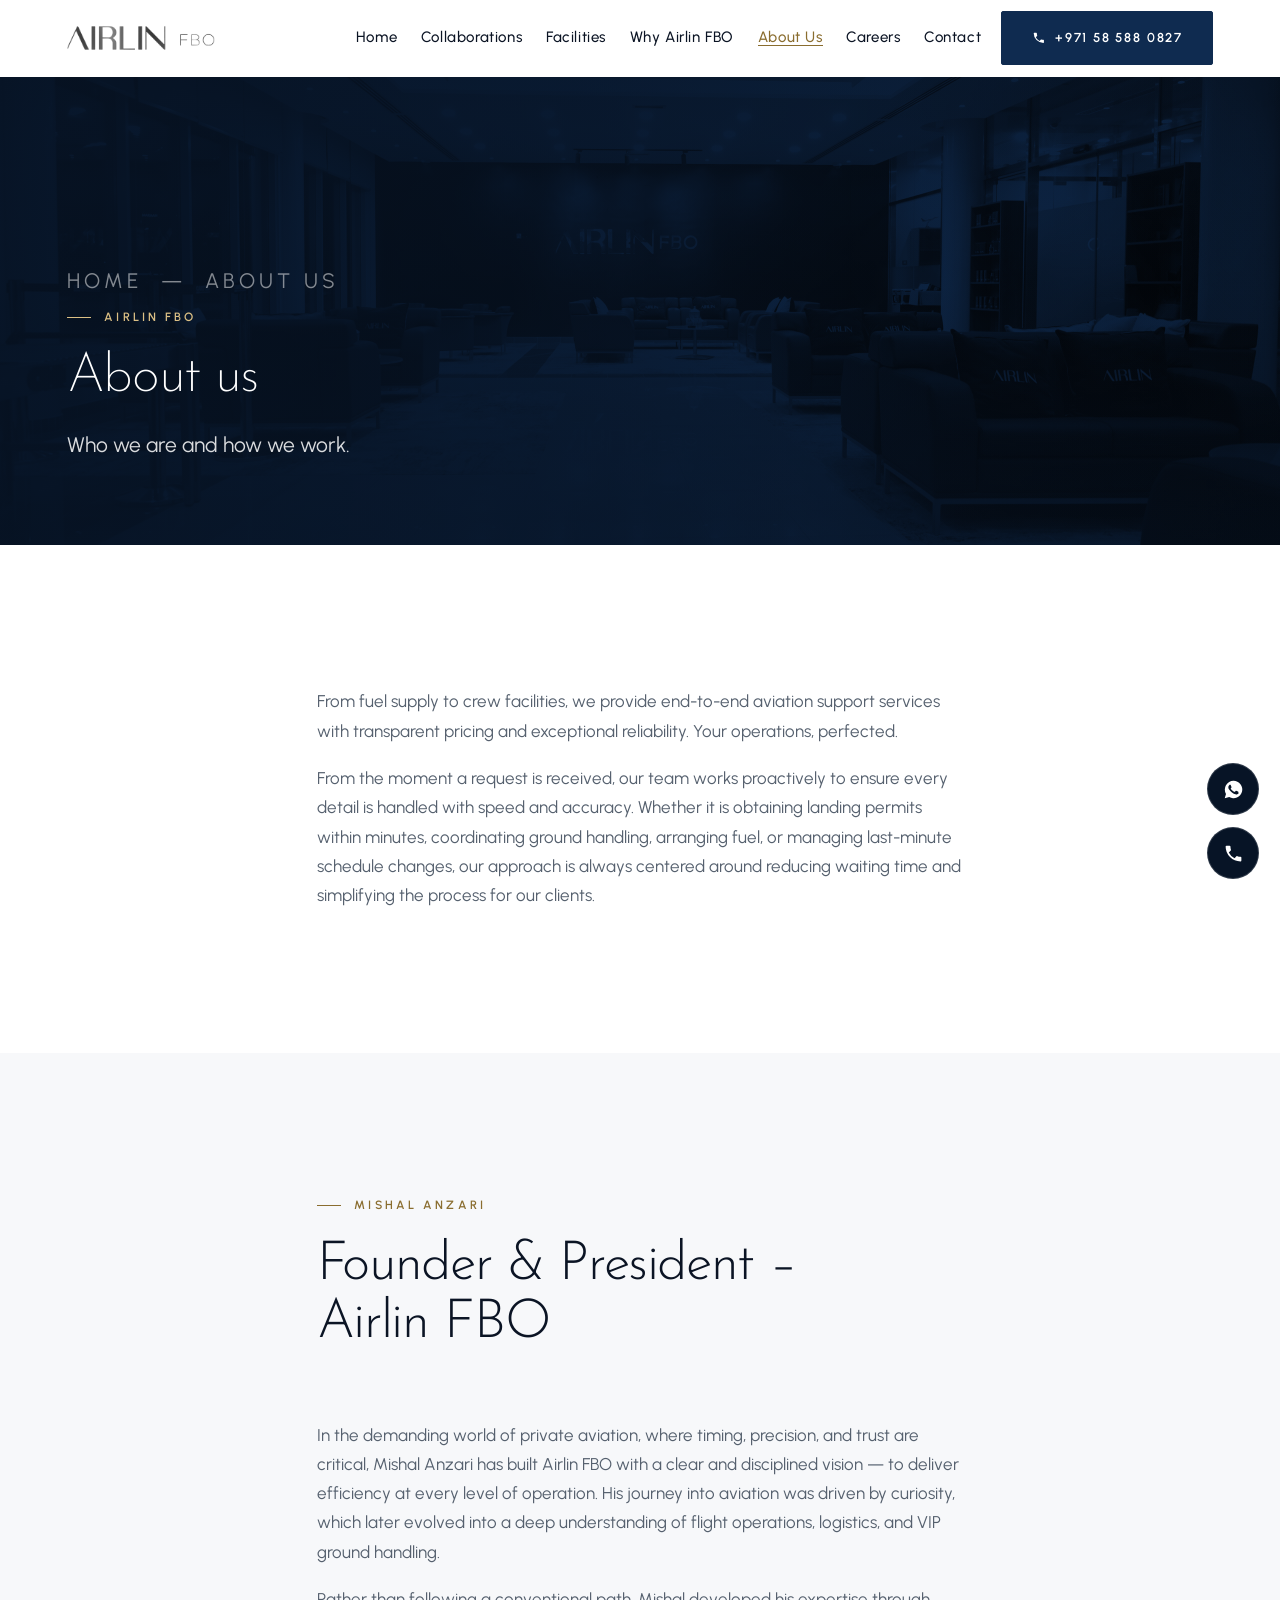
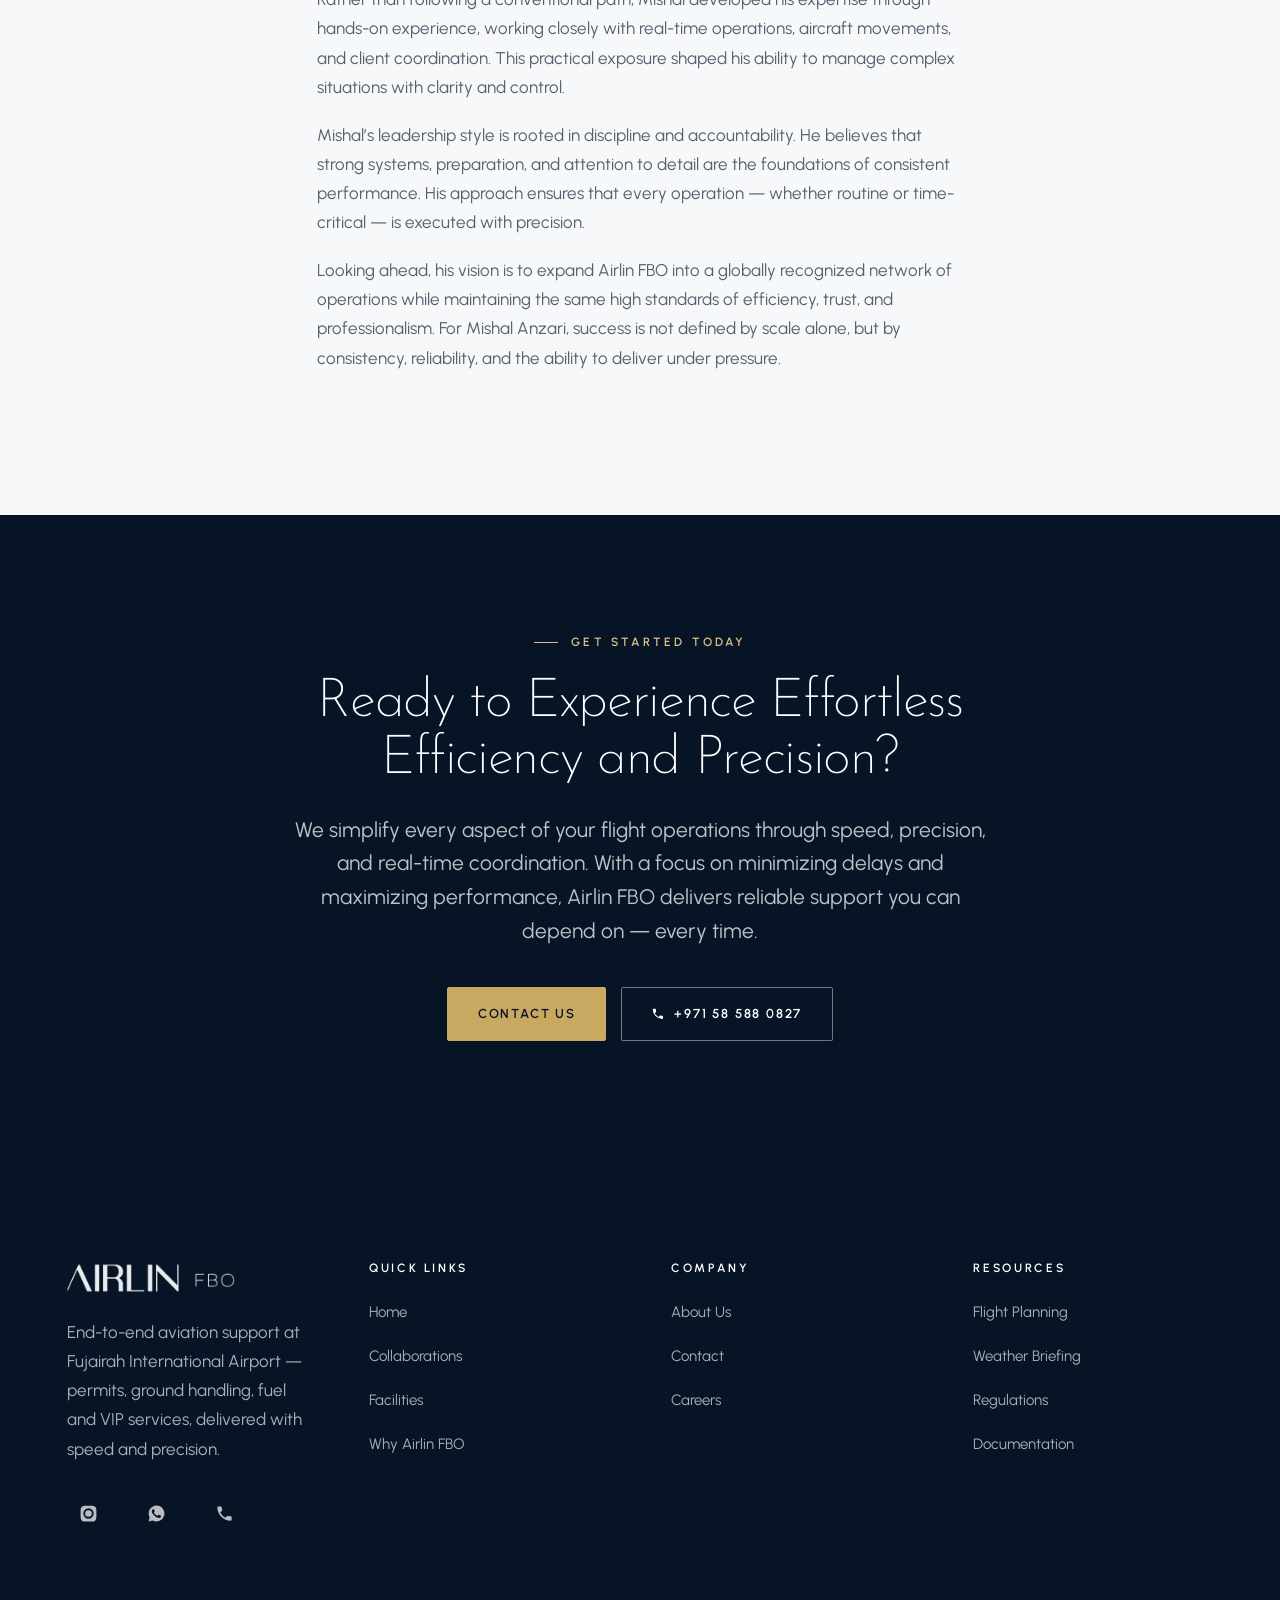
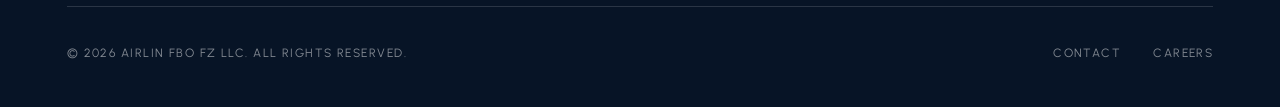
==== about.html @ 89b558d7 "Airlin FBO website Static site for Airlin FBO, Fujairah International Airport. Seven pages generated" ====
<!doctype html>
<html lang="en">
<head>
<meta charset="utf-8">
<meta name="viewport" content="width=device-width, initial-scale=1">
<title>About Us — Airlin FBO</title>
<meta name="description" content="Airlin FBO delivers end-to-end aviation support with transparent pricing and exceptional reliability at Fujairah International Airport.">
<link rel="icon" href="assets/img/fbo-relogo2.png?v=242180">
<link rel="preconnect" href="https://fonts.googleapis.com">
<link rel="preconnect" href="https://fonts.gstatic.com" crossorigin>
<link rel="stylesheet" href="https://fonts.googleapis.com/css2?family=Josefin+Sans:wght@200;300;400;600&family=Urbanist:wght@300;400;500;600&display=swap">
<link rel="stylesheet" href="assets/css/site.css?v=259067">
</head>
<body>
<a class="skip-link" href="#main">Skip to content</a>
<header class="site-header">
  <div class="wrap site-header__inner">
    <a class="site-header__logo" href="index.html" aria-label="Airlin FBO — home">
      <img src="assets/img/fbo-relogo2.png?v=242180" alt="Airlin FBO" width="150" height="28">
    </a>
    <nav class="nav" id="primary-nav" aria-label="Primary">
      <a href="index.html">Home</a>
      <a href="collaborations.html">Collaborations</a>
      <a href="facilities.html">Facilities</a>
      <a href="why-airlin-fbo.html">Why Airlin FBO</a>
      <a href="about.html" aria-current="page">About Us</a>
      <a href="careers.html">Careers</a>
      <a href="contact.html">Contact</a>
    </nav>
    <div class="header-cta">
      <a class="btn btn--primary" href="tel:+971585880827"><svg viewBox="0 0 24 24" aria-hidden="true" focusable="false"><path d="M6.6 10.8a15.1 15.1 0 0 0 6.6 6.6l2.2-2.2c.3-.3.7-.4 1-.2 1.2.4 2.4.6 3.6.6.6 0 1 .4 1 1V20c0 .6-.4 1-1 1A17 17 0 0 1 3 4c0-.6.4-1 1-1h3.5c.6 0 1 .4 1 1 0 1.3.2 2.5.6 3.6.1.3 0 .7-.2 1l-2.3 2.2z"/></svg>+971 58 588 0827</a>
    </div>
    <button class="nav-toggle" type="button" aria-expanded="false"
            aria-controls="primary-nav" aria-label="Open menu"><svg viewBox="0 0 24 24" aria-hidden="true" focusable="false"><path d="M3 6h18v2H3V6zm0 5h18v2H3v-2zm0 5h18v2H3v-2z"/></svg></button>
  </div>
</header>
<main id="main">
<section class="page-hero">
  <div class="page-hero__media">
    <img src="assets/img/IMG_8721-scaled.jpg?v=242199" alt="" width="1536" height="1024" fetchpriority="high">
  </div>
  <div class="wrap">
    <p class="breadcrumb"><a href="index.html">Home</a> &nbsp;&mdash;&nbsp; About us</p>
    <span class="kicker">Airlin FBO</span>
    <h1>About us</h1>
    <p>Who we are and how we work.</p>
  </div>
</section>

<section class="section">
  <div class="wrap" style="max-width:74ch">
    <div class="grid" style="gap:1.15rem"><p>From fuel supply to crew facilities, we provide end-to-end aviation support services with transparent pricing and exceptional reliability. Your operations, perfected.</p><p>From the moment a request is received, our team works proactively to ensure every detail is handled with speed and accuracy. Whether it is obtaining landing permits within minutes, coordinating ground handling, arranging fuel, or managing last-minute schedule changes, our approach is always centered around reducing waiting time and simplifying the process for our clients.</p></div>
  </div>
</section>

<section class="section section--surface">
  <div class="wrap" style="max-width:74ch">
    <div class="section-head">
      <span class="kicker">Mishal Anzari</span>
      <h2 class="section-title">Founder &amp; President &ndash; Airlin FBO</h2>
    </div>
    <div class="grid" style="gap:1.15rem"><p>In the demanding world of private aviation, where timing, precision, and trust are critical, Mishal Anzari has built Airlin FBO with a clear and disciplined vision — to deliver efficiency at every level of operation. His journey into aviation was driven by curiosity, which later evolved into a deep understanding of flight operations, logistics, and VIP ground handling.</p><p>Rather than following a conventional path, Mishal developed his expertise through hands-on experience, working closely with real-time operations, aircraft movements, and client coordination. This practical exposure shaped his ability to manage complex situations with clarity and control.</p><p>Mishal’s leadership style is rooted in discipline and accountability. He believes that strong systems, preparation, and attention to detail are the foundations of consistent performance. His approach ensures that every operation — whether routine or time-critical — is executed with precision.</p><p>Looking ahead, his vision is to expand Airlin FBO into a globally recognized network of operations while maintaining the same high standards of efficiency, trust, and professionalism. For Mishal Anzari, success is not defined by scale alone, but by consistency, reliability, and the ability to deliver under pressure.</p></div>
  </div>
</section>

<section class="cta">
  <div class="wrap js-reveal">
    <span class="kicker">Get started today</span>
    <h2>Ready to Experience Effortless Efficiency and Precision?</h2>
    <p>We simplify every aspect of your flight operations through speed, precision, and
       real-time coordination. With a focus on minimizing delays and maximizing performance,
       Airlin FBO delivers reliable support you can depend on &mdash; every time.</p>
    <div class="cta__actions">
      <a class="btn btn--onnavy" href="contact.html">Contact us</a>
      <a class="btn btn--outline-light" href="tel:+971585880827"><svg viewBox="0 0 24 24" aria-hidden="true" focusable="false"><path d="M6.6 10.8a15.1 15.1 0 0 0 6.6 6.6l2.2-2.2c.3-.3.7-.4 1-.2 1.2.4 2.4.6 3.6.6.6 0 1 .4 1 1V20c0 .6-.4 1-1 1A17 17 0 0 1 3 4c0-.6.4-1 1-1h3.5c.6 0 1 .4 1 1 0 1.3.2 2.5.6 3.6.1.3 0 .7-.2 1l-2.3 2.2z"/></svg>+971 58 588 0827</a>
    </div>
  </div>
</section>
</main>
<footer class="site-footer">
  <div class="wrap">
    <div class="footer-grid">
      <div class="footer-brand">
        <img src="assets/img/fbo-relogo2.png?v=242180" alt="Airlin FBO" width="160" height="30">
        <p>End-to-end aviation support at Fujairah International Airport — permits, ground
           handling, fuel and VIP services, delivered with speed and precision.</p>
        <div class="socials">
          <a href="https://www.instagram.com/airlinfbo/" aria-label="Airlin FBO on Instagram"><svg viewBox="0 0 24 24" aria-hidden="true" focusable="false"><path d="M12 2.2c3.2 0 3.6 0 4.9.1 1.2.1 1.8.2 2.2.4.6.2 1 .5 1.4 1 .5.4.8.8 1 1.4.2.4.3 1 .4 2.2.1 1.3.1 1.7.1 4.9s0 3.6-.1 4.9c-.1 1.2-.2 1.8-.4 2.2-.2.6-.5 1-1 1.4-.4.5-.8.8-1.4 1-.4.2-1 .3-2.2.4-1.3.1-1.7.1-4.9.1s-3.6 0-4.9-.1c-1.2-.1-1.8-.2-2.2-.4-.6-.2-1-.5-1.4-1-.5-.4-.8-.8-1-1.4-.2-.4-.3-1-.4-2.2-.1-1.3-.1-1.7-.1-4.9s0-3.6.1-4.9c.1-1.2.2-1.8.4-2.2.2-.6.5-1 1-1.4.4-.5.8-.8 1.4-1 .4-.2 1-.3 2.2-.4 1.3-.1 1.7-.1 4.9-.1zm0 3.3a6.5 6.5 0 1 0 0 13 6.5 6.5 0 0 0 0-13zm0 10.7a4.2 4.2 0 1 1 0-8.4 4.2 4.2 0 0 1 0 8.4zm6.8-11a1.5 1.5 0 1 1-3 0 1.5 1.5 0 0 1 3 0z"/></svg></a>
          <a href="https://wa.me/971585880827" aria-label="Airlin FBO on WhatsApp"><svg viewBox="0 0 24 24" aria-hidden="true" focusable="false"><path d="M12 2a10 10 0 0 0-8.6 15L2 22l5.1-1.3A10 10 0 1 0 12 2zm5.8 14.2c-.2.7-1.4 1.3-2 1.4-.5.1-1.1.1-1.8-.1-.4-.1-1-.3-1.7-.6-3-1.3-4.9-4.3-5-4.5-.2-.2-1.2-1.6-1.2-3s.7-2.1 1-2.4c.2-.3.5-.4.7-.4h.5c.2 0 .4 0 .6.5l.8 2c.1.2.1.4 0 .5l-.3.5-.4.4c-.1.1-.3.3-.1.6.2.3.8 1.3 1.7 2.1 1.2 1 2.1 1.4 2.4 1.5.3.1.5.1.6-.1l.9-1c.2-.2.3-.2.6-.1l2 .9c.3.1.5.2.5.4v1z"/></svg></a>
          <a href="tel:+971585880827" aria-label="Call Airlin FBO"><svg viewBox="0 0 24 24" aria-hidden="true" focusable="false"><path d="M6.6 10.8a15.1 15.1 0 0 0 6.6 6.6l2.2-2.2c.3-.3.7-.4 1-.2 1.2.4 2.4.6 3.6.6.6 0 1 .4 1 1V20c0 .6-.4 1-1 1A17 17 0 0 1 3 4c0-.6.4-1 1-1h3.5c.6 0 1 .4 1 1 0 1.3.2 2.5.6 3.6.1.3 0 .7-.2 1l-2.3 2.2z"/></svg></a>
        </div>
      </div>
      <div><h2>Quick Links</h2><ul class="footer-links"><li><a href="index.html">Home</a></li><li><a href="collaborations.html">Collaborations</a></li><li><a href="facilities.html">Facilities</a></li><li><a href="why-airlin-fbo.html">Why Airlin FBO</a></li></ul></div>
      <div><h2>Company</h2><ul class="footer-links"><li><a href="about.html">About Us</a></li><li><a href="contact.html">Contact</a></li><li><a href="careers.html">Careers</a></li></ul></div>
      <div><h2>Resources</h2><ul class="footer-links"><li><a href="tel:+971585880827">Flight Planning</a></li><li><a href="tel:+971585880827">Weather Briefing</a></li><li><a href="tel:+971585880827">Regulations</a></li><li><a href="tel:+971585880827">Documentation</a></li></ul></div>
    </div>
    <div class="footer-bottom">
      <p>&copy; 2026 Airlin FBO FZ LLC. All rights reserved.</p>
      <nav aria-label="Footer">
        <a href="contact.html">Contact</a>
        <a href="careers.html">Careers</a>
      </nav>
    </div>
  </div>
</footer>
<div class="fab-stack">
  <a class="fab" href="https://wa.me/971585880827" aria-label="Message Airlin FBO on WhatsApp"><svg viewBox="0 0 24 24" aria-hidden="true" focusable="false"><path d="M12 2a10 10 0 0 0-8.6 15L2 22l5.1-1.3A10 10 0 1 0 12 2zm5.8 14.2c-.2.7-1.4 1.3-2 1.4-.5.1-1.1.1-1.8-.1-.4-.1-1-.3-1.7-.6-3-1.3-4.9-4.3-5-4.5-.2-.2-1.2-1.6-1.2-3s.7-2.1 1-2.4c.2-.3.5-.4.7-.4h.5c.2 0 .4 0 .6.5l.8 2c.1.2.1.4 0 .5l-.3.5-.4.4c-.1.1-.3.3-.1.6.2.3.8 1.3 1.7 2.1 1.2 1 2.1 1.4 2.4 1.5.3.1.5.1.6-.1l.9-1c.2-.2.3-.2.6-.1l2 .9c.3.1.5.2.5.4v1z"/></svg></a>
  <a class="fab" href="tel:+971585880827" aria-label="Call Airlin FBO"><svg viewBox="0 0 24 24" aria-hidden="true" focusable="false"><path d="M6.6 10.8a15.1 15.1 0 0 0 6.6 6.6l2.2-2.2c.3-.3.7-.4 1-.2 1.2.4 2.4.6 3.6.6.6 0 1 .4 1 1V20c0 .6-.4 1-1 1A17 17 0 0 1 3 4c0-.6.4-1 1-1h3.5c.6 0 1 .4 1 1 0 1.3.2 2.5.6 3.6.1.3 0 .7-.2 1l-2.3 2.2z"/></svg></a>
</div>
<script src="assets/js/site.js?v=258733" defer></script>
</body>
</html>
---- assets/css/site.css ----
/* ==========================================================================
   Airlin FBO — design system

   Editorial rather than app-like. The rules that carry the tone:
   boxes are defined by hairlines and space instead of shadows and radii,
   display type is light and tightly tracked, gold appears as a 1px accent
   rather than a fill, and dark sections set the rhythm.
   ========================================================================== */

/* 1. Tokens ------------------------------------------------------------- */

:root {
  --navy:       #0F2B50;
  --navy-deep:  #071426;
  --navy-soft:  #1B3D68;

  /* Fill only. 2.27:1 on white, so it must never carry text on a light ground. */
  --gold:       #C9A861;
  /* Gold text on dark grounds: 6.9:1 on --navy-deep. */
  --gold-bright:#DCC085;
  /* Gold text and focus rings on light grounds: 4.87:1 on white. */
  --gold-text:  #8A6D2F;

  --ink:        #0B1424;
  --body:       #55606E;
  --muted:      #646F7F;
  --hairline:   #E4E7EC;
  --hairline-d: rgba(255,255,255,.14);
  --surface:    #F7F8FA;

  --font-display: "Josefin Sans", ui-sans-serif, system-ui, -apple-system, sans-serif;
  --font-text:    "Urbanist", ui-sans-serif, system-ui, -apple-system, sans-serif;

  --fs-hero:   clamp(2.5rem, 1.2rem + 5.4vw, 5.25rem);
  --fs-h2:     clamp(1.875rem, 1.15rem + 3vw, 3.375rem);
  --fs-h3:     clamp(1.125rem, 1.05rem + 0.35vw, 1.3125rem);
  /* These values are not all numerals — "24/7 Monitored" and "Full Amenities"
     are words. The binding constraint is the stat column, which is narrowest at
     ~1024px (the feature row splits in two while the page is still narrow), not
     at the smallest viewport. Capped so the longest word clears that case. */
  --fs-stat:   clamp(1.625rem, 1.05rem + 2vw, 2.25rem);
  --fs-lead:   clamp(1.0625rem, 1rem + 0.5vw, 1.3125rem);
  --fs-body:   clamp(1rem, 0.97rem + 0.14vw, 1.0625rem);
  --fs-label:  0.9375rem;
  --fs-kicker: 0.75rem;

  --lh-tight: 1.06;
  --lh-snug:  1.28;
  --lh-body:  1.72;

  --gutter:    clamp(1.5rem, 1rem + 2.4vw, 4rem);
  --section-y: clamp(4.5rem, 2.5rem + 8vw, 9.5rem);
  --maxw:      1240px;
  --measure:   68ch;

  --radius: 2px;

  --ease: cubic-bezier(.16,.84,.44,1);
  --slow: .55s;
  --header-h: 76px;
}

/* 2. Reset -------------------------------------------------------------- */

*, *::before, *::after { box-sizing: border-box; }
html { -webkit-text-size-adjust: 100%; scroll-behavior: smooth; }

body {
  margin: 0;
  font-family: var(--font-text);
  font-size: var(--fs-body);
  line-height: var(--lh-body);
  color: var(--body);
  background: #fff;
  -webkit-font-smoothing: antialiased;
  text-rendering: optimizeLegibility;
  overflow-x: hidden;
}

img, svg, video { max-width: 100%; height: auto; display: block; }
ul, ol { margin: 0; padding: 0; list-style: none; }
/* <figure> carries a UA default of margin:1em 40px. Left in place it added 80px
   between slider items and pushed the first slide to offsetLeft:40, which broke
   the carousel's position maths. */
figure, blockquote, dl, dd { margin: 0; }
a { color: inherit; text-decoration: none; }
button { font: inherit; }

h1, h2, h3, h4 {
  margin: 0;
  font-family: var(--font-display);
  color: var(--ink);
  font-weight: 300;
  line-height: var(--lh-tight);
  letter-spacing: -0.025em;
}
p { margin: 0; }

:focus-visible { outline: 1px solid var(--gold-text); outline-offset: 4px; border-radius: 0; }
.on-dark :focus-visible, .site-footer :focus-visible, .hero :focus-visible { outline-color: var(--gold-bright); }
::selection { background: var(--gold); color: var(--navy-deep); }

.skip-link { position: absolute; left: -9999px; top: 0; z-index: 200; background: var(--navy); color: #fff; padding: 12px 18px; }
.skip-link:focus { left: 0; }
.visually-hidden { position: absolute; width: 1px; height: 1px; overflow: hidden; clip: rect(0 0 0 0); clip-path: inset(50%); white-space: nowrap; }

/* 3. Layout ------------------------------------------------------------- */

.wrap { width: 100%; max-width: var(--maxw); margin-inline: auto; padding-inline: var(--gutter); }
.section { padding-block: var(--section-y); }
.section--surface { background: var(--surface); }

/* Dark sections carry the rhythm; without them the page reads as one long
   white scroll, which is the main thing that made it feel ordinary. */
.section--dark { background: var(--navy-deep); color: rgba(255,255,255,.74); }
.section--dark h2, .section--dark h3, .section--dark .stat__value { color: #fff; }
.section--dark .kicker { color: var(--gold-bright); }
.section--dark .kicker::before { background: var(--gold-bright); }
.section--dark .stat__label { color: rgba(255,255,255,.62); }
.section--dark .card { border-top-color: var(--hairline-d); }
.section--dark .checklist li::before { background: var(--gold-bright); }

.section-head { max-width: 56ch; margin-bottom: clamp(2.5rem, 1.5rem + 3.5vw, 4.5rem); }
.section-head--center { margin-inline: auto; text-align: center; }
.section-head--center .kicker { justify-content: center; }

/* A 24px gold rule ahead of the label — the accent that replaces coloured fills. */
.kicker {
  display: flex;
  align-items: center;
  gap: .85rem;
  font-family: var(--font-text);
  font-size: var(--fs-kicker);
  font-weight: 600;
  letter-spacing: .26em;
  text-transform: uppercase;
  color: var(--gold-text);
  margin-bottom: 1.35rem;
}
.kicker::before { content: ""; width: 24px; height: 1px; background: var(--gold-text); flex: 0 0 auto; }

h2.section-title { font-size: var(--fs-h2); }
.section-head p { margin-top: 1.35rem; font-size: var(--fs-lead); line-height: 1.6; }

.grid { display: grid; gap: clamp(2rem, 1rem + 2.6vw, 3.25rem); }
.grid--3 { grid-template-columns: repeat(auto-fit, minmax(min(100%, 19rem), 1fr)); }
.grid--2 { grid-template-columns: repeat(auto-fit, minmax(min(100%, 26rem), 1fr)); }

/* 4. Buttons ------------------------------------------------------------ */

/* The fill is a background-image whose width animates from 0 to 100%, so it
   wipes across the face on hover. A ::before sweep would need z-index:-1 to sit
   under the label, which puts it behind the button's own background instead —
   and the label is a bare text node, so it cannot be raised above a positioned
   pseudo-element without adding a wrapper to every button. */
.btn {
  display: inline-flex;
  align-items: center;
  justify-content: center;
  gap: .75em;
  min-height: 54px;
  padding: 1em 2.25em;
  border: 1px solid transparent;
  border-radius: var(--radius);
  font-size: .8125rem;
  font-weight: 600;
  letter-spacing: .14em;
  text-transform: uppercase;
  cursor: pointer;
  background-repeat: no-repeat;
  background-position: left center;
  background-size: 0% 100%;
  transition: background-size .6s var(--ease), color .4s var(--ease),
              border-color .6s var(--ease), transform .4s var(--ease);
}
.btn:hover, .btn:focus-visible { background-size: 100% 100%; }
.btn:active { transform: translateY(1px); }

.btn--primary {
  background-color: var(--navy);
  background-image: linear-gradient(var(--gold), var(--gold));
  color: #fff;
  border-color: var(--navy);
}
.btn--primary:hover, .btn--primary:focus-visible { color: var(--navy-deep); border-color: var(--gold); }

.btn--ghost {
  background-color: transparent;
  background-image: linear-gradient(var(--ink), var(--ink));
  color: var(--ink);
  border-color: rgba(11,20,36,.28);
}
.btn--ghost:hover, .btn--ghost:focus-visible { color: #fff; border-color: var(--ink); }

.btn--onnavy {
  background-color: var(--gold);
  background-image: linear-gradient(var(--gold-bright), var(--gold-bright));
  color: var(--navy-deep);
  border-color: var(--gold);
}
.btn--onnavy:hover, .btn--onnavy:focus-visible { border-color: var(--gold-bright); }

.btn--outline-light {
  background-color: transparent;
  background-image: linear-gradient(#fff, #fff);
  color: #fff;
  border-color: rgba(255,255,255,.42);
}
.btn--outline-light:hover, .btn--outline-light:focus-visible { color: var(--navy-deep); border-color: #fff; }

.btn svg { width: 1.05em; height: 1.05em; fill: currentColor; flex: 0 0 auto; }

/* 5. Header ------------------------------------------------------------- */

.site-header {
  position: sticky; top: 0; z-index: 100;
  background: rgba(255,255,255,.72);
  backdrop-filter: saturate(180%) blur(18px);
  -webkit-backdrop-filter: saturate(180%) blur(18px);
  border-bottom: 1px solid transparent;
  transition: border-color var(--slow) var(--ease), background-color var(--slow) var(--ease);
}
.site-header.is-stuck { border-bottom-color: var(--hairline); background: rgba(255,255,255,.92); }
.site-header__inner { display: flex; align-items: center; gap: 1.25rem; min-height: var(--header-h); }
.site-header__logo { display: inline-flex; align-items: center; min-height: 44px; margin-right: auto; }
.site-header__logo img { width: 148px; }

.nav { display: flex; align-items: center; gap: clamp(1rem, .2rem + 1.6vw, 2.25rem); }
.nav a {
  position: relative;
  display: inline-flex; align-items: center;
  min-height: 44px;
  font-size: var(--fs-label);
  font-weight: 500;
  letter-spacing: .04em;
  color: var(--ink);
  transition: color var(--slow) var(--ease);
}
.nav a::after {
  content: ""; position: absolute; left: 0; bottom: 14px;
  width: 0; height: 1px; background: var(--gold-text);
  transition: width var(--slow) var(--ease);
}
.nav a:hover, .nav a[aria-current="page"] { color: var(--gold-text); }
.nav a:hover::after, .nav a[aria-current="page"]::after { width: 100%; }

.nav-toggle { display: none; width: 44px; height: 44px; align-items: center; justify-content: center; background: transparent; border: 0; color: var(--navy); cursor: pointer; }
.nav-toggle svg { width: 24px; height: 24px; fill: currentColor; }

@media (max-width: 980px) {
  .site-header__inner { gap: .5rem; }
  .site-header__logo img { width: 124px; }
  .nav-toggle { display: inline-flex; order: 3; }
  .header-cta { order: 2; }
  .header-cta .btn { min-height: 44px; padding: .55em 1em; font-size: .75rem; letter-spacing: .06em; white-space: nowrap; }

  /* Anchored to the header so the panel always spans the viewport. */
  .nav {
    position: absolute; left: 0; right: 0; top: 100%;
    flex-direction: column; align-items: stretch; gap: 0;
    padding: .5rem var(--gutter) 1.25rem;
    background: #fff;
    border-bottom: 1px solid var(--hairline);
    display: none;
  }
  .nav[data-open="true"] { display: flex; }
  .nav a { min-height: 54px; border-bottom: 1px solid var(--hairline); letter-spacing: .08em; text-transform: uppercase; font-size: .8125rem; }
  .nav a:last-child { border-bottom: 0; }
  .nav a::after { display: none; }
  .nav a[aria-current="page"] { color: var(--gold-text); }
}

/* 6. Hero --------------------------------------------------------------- */

.hero {
  position: relative;
  display: grid; align-items: end;
  min-height: clamp(560px, 88vh, 900px);
  padding-block: clamp(4rem, 2rem + 8vw, 7rem);
  isolation: isolate;
  color: #fff;
}
.hero__media { position: absolute; inset: 0; z-index: -2; overflow: hidden; }
/* Cross-fading stack. The first slide carries .is-active in the markup, so with
   JavaScript off exactly one image is visible and nothing is ever blank. */
.hero__media img {
  position: absolute; inset: 0;
  width: 100%; height: 100%;
  object-fit: cover;
  opacity: 0;
  transition: opacity 1.4s var(--ease);
}
.hero__media img.is-active { opacity: 1; }
/* Two scrims. The vertical one separates the header and anchors the foot; the
   horizontal one darkens the left third where the copy sits, because the photo
   is brightest exactly there (the fuselage and its "GLOBAL 6000" lettering were
   showing through the headline). The right side stays open so the aircraft
   still reads. */
.hero::after {
  content: ""; position: absolute; inset: 0; z-index: -1;
  background:
    linear-gradient(90deg, rgba(7,20,38,.86) 0%, rgba(7,20,38,.62) 34%, rgba(7,20,38,.18) 66%, rgba(7,20,38,.05) 100%),
    linear-gradient(180deg, rgba(7,20,38,.5) 0%, rgba(7,20,38,.05) 28%, rgba(7,20,38,.55) 86%, rgba(7,20,38,.72) 100%);
}
/* Two weights in one line: the qualifier stays hairline, the name carries the
   emphasis. A single uniform weight reads flat at this size. */
.hero h1 { color: #fff; font-size: var(--fs-hero); font-weight: 200; letter-spacing: -0.035em; max-width: 16ch; }
.hero h1 .accent { font-weight: 500; letter-spacing: -0.04em; }
.hero p { margin-top: 1.5rem; max-width: 44ch; color: rgba(255,255,255,.82); font-size: var(--fs-lead); line-height: 1.6; }
.hero__actions { display: flex; flex-wrap: wrap; gap: .9rem; margin-top: 2.5rem; }
.hero .kicker { color: var(--gold-bright); }
.hero .kicker::before { background: var(--gold-bright); }

/* Runway strip along the foot of the hero. */
.hero__meta {
  margin-top: clamp(2.5rem, 1.5rem + 3vw, 4rem);
  padding-top: 1.5rem;
  border-top: 1px solid rgba(255,255,255,.2);
  display: flex; flex-wrap: wrap; gap: .75rem 3rem;
  font-size: var(--fs-kicker); letter-spacing: .2em; text-transform: uppercase;
  color: rgba(255,255,255,.7);
}

.page-hero {
  position: relative;
  display: grid;
  align-items: end;
  isolation: isolate;
  min-height: clamp(340px, 52vh, 560px);
  padding-block: clamp(4rem, 2.5rem + 6vw, 8rem) clamp(3rem, 2rem + 4vw, 5.5rem);
  background: var(--navy-deep);   /* shows through until the photo decodes */
  color: rgba(255,255,255,.85);
}
.page-hero__media { position: absolute; inset: 0; z-index: -2; overflow: hidden; }
/* Duotone. The photo library mixes Airlin's own interiors with stock shots of
   other buildings, and at full colour the seams show. Desaturating and tinting
   everything to the brand navy makes one set of them — and because the tint is
   already dark, the scrim above can be lighter and let more of the image read. */
.page-hero__media img {
  width: 100%; height: 100%;
  object-fit: cover;
  filter: grayscale(1) contrast(1.08) brightness(1.02);
}
.page-hero__media::after {
  content: "";
  position: absolute; inset: 0;
  background: var(--navy);
  mix-blend-mode: multiply;
}

/* Sized so the copy clears AA even where the photograph is pure white. Two
   stacked scrims give a combined alpha of at least ~0.75 anywhere text sits,
   which lands the composite near --navy-deep regardless of the image beneath. */
.page-hero::after {
  content: ""; position: absolute; inset: 0; z-index: -1;
  background:
    linear-gradient(90deg, rgba(7,20,38,.80) 0%, rgba(7,20,38,.58) 45%, rgba(7,20,38,.20) 78%, rgba(7,20,38,.06) 100%),
    linear-gradient(180deg, rgba(7,20,38,.44) 0%, rgba(7,20,38,.16) 45%, rgba(7,20,38,.50) 100%);
}
.page-hero h1 { color: #fff; font-size: var(--fs-h2); font-weight: 200; max-width: 18ch; }
.page-hero p { margin-top: 1.35rem; max-width: 52ch; font-size: var(--fs-lead); line-height: 1.6; }
.page-hero .kicker { color: var(--gold-bright); }
.page-hero .kicker::before { background: var(--gold-bright); }

.breadcrumb { font-size: var(--fs-kicker); letter-spacing: .2em; text-transform: uppercase; color: rgba(255,255,255,.5); margin-bottom: .25rem; }
.breadcrumb a { display: inline-flex; align-items: center; min-height: 44px; }
.breadcrumb a:hover { color: var(--gold-bright); }

/* 7. Cards — hairline columns, no box ----------------------------------- */

.card {
  --card-pad: clamp(1.75rem, 1.2rem + 1.4vw, 2.25rem);
  position: relative;
  display: flex; flex-direction: column;
  gap: 1.1rem;
  padding: var(--card-pad);
  /* Settled state — the lighter navy. Declared on .card itself so this is what
     shows when JavaScript never runs. */
  background: var(--navy);
  color: rgba(255,255,255,.8);
  border-top: 1px solid var(--hairline-d);
  overflow: hidden;
  transition: transform var(--slow) var(--ease), background-color 1.1s var(--ease);
}

/* Pre-reveal the panel sits at the deepest navy and lifts to --navy as the card
   scrolls in, so the background is part of the entrance rather than a separate
   effect. site.js strips .js-reveal once the entrance has played, which drops
   this rule and leaves the settled colour — no extra state to track, and no
   (0,3,0) selector left behind to outrank :hover. */
.js-reveal-ready .card.js-reveal { background: var(--navy-deep); }

.card:hover, .card:focus-within { background: var(--navy-soft); }
/* The hairline is the card's only chrome, so it is what should respond: a gold
   rule draws left-to-right across the existing border. Sits on top of it at
   -1px rather than replacing it, so nothing shifts by a pixel on hover. */
/* top:0, not -1px: the panel now clips its own overflow so the media can bleed
   to the edges, and a rule sitting one pixel above the box was clipped away. */
.card::before {
  content: "";
  position: absolute; top: 0; left: 0;
  width: 0; height: 2px;
  background: var(--gold);
  z-index: 2;
  transition: width .75s var(--ease);
}
.card:hover, .card:focus-within { transform: translateY(-6px); }
.card:hover::before, .card:focus-within::before { width: 100%; }
.section--dark .card::before { background: var(--gold-bright); }

.card__icon { width: 56px; height: 56px; display: grid; place-items: center; transition: transform var(--slow) var(--ease); }
/* The icon set and the badges shipped as line art on a solid white background —
   0% transparent pixels. They were re-cut with a real alpha channel (alpha
   derived from ink density, RGB flattened to black, dead margin trimmed, output
   squared at 256px); the opaque originals are kept in assets/img/_orig_icons/.
   Because RGB is black and the alpha is genuine, invert(1) yields white line art
   with the transparency intact — no blend mode, and the same file still works
   as-is on a light background. */
.card__icon img {
  width: 100%; height: 100%;
  object-fit: contain;
  filter: invert(1);
  opacity: .9;
  transition: opacity var(--slow) var(--ease);
}
.card:hover .card__icon { transform: translateY(-2px); }
.card:hover .card__icon img { opacity: 1; }

.card h3 { color: #fff; font-size: var(--fs-h3); font-weight: 400; line-height: var(--lh-snug); letter-spacing: -0.01em; transition: color var(--slow) var(--ease); }
.card:hover h3 { color: var(--gold-bright); }
.card p { color: rgba(255,255,255,.72); }
.card p { font-size: var(--fs-body); }
/* Bleeds to the panel edges rather than sitting inside the padding. */
.card__media {
  margin: calc(-1 * var(--card-pad)) calc(-1 * var(--card-pad)) .35rem;
  overflow: hidden;
}
.card__media img { width: 100%; aspect-ratio: 3 / 2; object-fit: cover; transition: transform 1.2s var(--ease); }
.card:hover .card__media img { transform: scale(1.035); }

.checklist { display: grid; gap: .7rem; }
.checklist li { position: relative; padding-left: 1.5rem; line-height: 1.55; font-size: var(--fs-label); }
.checklist li::before { content: ""; position: absolute; left: 0; top: .62em; width: 6px; height: 1px; background: var(--gold-text); }
/* Scoped to cards: the internship "Fields" list is a bare checklist on a light
   background and still needs the darker gold. */
.card .checklist li::before { background: var(--gold-bright); }
.card .checklist li { color: rgba(255,255,255,.76); }

/* 8. Stats — editorial, divided by hairlines ---------------------------- */

.stat { display: grid; gap: .35rem; padding-top: 1.25rem; border-top: 1px solid var(--hairline); }
.section--dark .stat { border-top-color: var(--hairline-d); }
.stat__value {
  font-family: var(--font-display);
  font-size: var(--fs-stat);
  font-weight: 200;
  /* 1.0 was set for single-line numerals; most of these values run to two
     lines, where solid leading makes the ascenders and descenders touch. */
  line-height: 1.08;
  letter-spacing: -0.03em;
  color: var(--ink);
  font-variant-numeric: tabular-nums;
  /* Splits the two lines evenly instead of leaving one orphaned word. */
  text-wrap: balance;
  /* Last-resort guard: a single word longer than its column can still not
     escape it, whatever copy gets added later. */
  overflow-wrap: break-word;
}
.stat__label { font-size: var(--fs-kicker); letter-spacing: .16em; text-transform: uppercase; color: var(--muted); }

/* 9. Feature rows ------------------------------------------------------- */

.feature { display: grid; gap: clamp(2rem, 1rem + 4vw, 5rem); align-items: center; }
@media (min-width: 900px) {
  .feature { grid-template-columns: 1.05fr 1fr; }
  .feature--flip .feature__media { order: 2; }
}
.feature__media { overflow: hidden; }
.feature__media img { width: 100%; aspect-ratio: 4 / 3; object-fit: cover; transition: transform 1.4s var(--ease); }
.feature:hover .feature__media img { transform: scale(1.03); }
.feature h2 { font-size: var(--fs-h2); }
.feature__body { display: grid; gap: 1.35rem; }
.feature__body > p { max-width: 46ch; font-size: var(--fs-lead); line-height: 1.6; }
/* 9rem floor, not 8rem: at 8rem three stats stayed 3-across in a 432px body and
   each column fell to 128px, too narrow for the longest value. The wider floor
   lets the row break to two columns there instead of cramming. */
.feature__stats { display: grid; grid-template-columns: repeat(auto-fit, minmax(9rem, 1fr)); gap: 1.5rem; margin-top: .75rem; }

/* 10. Testimonials ------------------------------------------------------ */

.quotes { display: grid; grid-template-columns: repeat(auto-fit, minmax(min(100%, 20rem), 1fr)); gap: clamp(2rem, 1rem + 2.6vw, 3.25rem); }
.quote {
  position: relative;
  display: flex; flex-direction: column; gap: 1.25rem;
  padding-top: 1.75rem;
  border-top: 1px solid var(--hairline-d);
  transition: transform var(--slow) var(--ease);
}
.quote::before {
  content: "";
  position: absolute; top: -1px; left: 0;
  width: 0; height: 1px;
  background: var(--gold-bright);
  transition: width .75s var(--ease);
}
.quote:hover { transform: translateY(-6px); }
.quote:hover::before { width: 100%; }
.quote blockquote { margin: 0; }
.quote p { font-family: var(--font-display); font-weight: 300; font-size: clamp(1.0625rem,1rem + .4vw,1.25rem); line-height: 1.55; letter-spacing: -0.01em; color: rgba(255,255,255,.88); }
.quote__who { margin-top: auto; font-size: var(--fs-kicker); letter-spacing: .18em; text-transform: uppercase; color: var(--gold-bright); }

/* 10b. Pull quote ------------------------------------------------------- */

.pullquote { max-width: 26ch; margin-inline: auto; text-align: center; }
.pullquote p {
  font-family: var(--font-display);
  font-weight: 200;
  font-size: var(--fs-h2);
  line-height: 1.22;
  letter-spacing: -0.025em;
  color: #fff;
}
.pullquote cite {
  display: block;
  margin-top: 2.25rem;
  font-family: var(--font-text);
  font-style: normal;
  font-size: var(--fs-kicker);
  letter-spacing: .2em;
  text-transform: uppercase;
  color: var(--gold-bright);
}

/* 11. CTA — full-bleed, no rounded panel -------------------------------- */

.cta { background: var(--navy-deep); color: rgba(255,255,255,.74); padding-block: clamp(4rem,2.5rem + 6vw,7.5rem); text-align: center; }
.cta h2 { color: #fff; font-size: var(--fs-h2); font-weight: 200; max-width: 20ch; margin-inline: auto; }
.cta p { margin-top: 1.5rem; max-width: 54ch; margin-inline: auto; font-size: var(--fs-lead); line-height: 1.6; }
.cta__actions { display: flex; flex-wrap: wrap; gap: .9rem; justify-content: center; margin-top: 2.5rem; }
.cta .kicker { justify-content: center; color: var(--gold-bright); }
.cta .kicker::before { background: var(--gold-bright); }

/* 12. Contact ----------------------------------------------------------- */

.contact-grid { display: grid; gap: clamp(2rem,1rem + 3vw,4rem); }
@media (min-width: 900px) { .contact-grid { grid-template-columns: 1fr 1.1fr; } }
.contact-list { display: grid; gap: 0; }
.contact-item { display: flex; gap: 1.25rem; align-items: flex-start; padding-block: 1.25rem; border-top: 1px solid var(--hairline); }
.contact-item__icon { flex: 0 0 auto; width: 24px; height: 24px; display: grid; place-items: center; color: var(--gold-text); margin-top: .55rem; }
.contact-item__icon svg { width: 18px; height: 18px; fill: currentColor; }
.contact-item dt { font-size: var(--fs-kicker); letter-spacing: .18em; text-transform: uppercase; color: var(--muted); }
.contact-item dd { margin: .3rem 0 0; font-size: var(--fs-lead); color: var(--ink); }
.contact-item dd a { display: inline-flex; align-items: center; min-height: 44px; transition: color var(--slow) var(--ease); }
.contact-item dd a:hover { color: var(--gold-text); }
.map { border: 0; width: 100%; aspect-ratio: 4 / 3; filter: grayscale(1) contrast(1.05); transition: filter var(--slow) var(--ease); }
.map:hover { filter: none; }

/* 13. Footer — dark ----------------------------------------------------- */

.site-footer { background: var(--navy-deep); color: rgba(255,255,255,.66); padding-block: clamp(4rem,2.5rem + 5vw,6.5rem) 0; }
.footer-grid { display: grid; gap: clamp(2.5rem,1.5rem + 3vw,4rem); grid-template-columns: repeat(auto-fit, minmax(min(100%, 13rem), 1fr)); }
.footer-brand img { width: 168px; margin-bottom: 1.5rem; filter: brightness(0) invert(1); opacity: .92; }
.footer-brand p { max-width: 34ch; }
.site-footer h2 { font-family: var(--font-text); font-size: var(--fs-kicker); font-weight: 600; text-transform: uppercase; letter-spacing: .22em; color: #fff; margin-bottom: 1rem; }
.footer-links li a { display: inline-flex; align-items: center; min-height: 44px; font-size: var(--fs-label); color: rgba(255,255,255,.66); transition: color var(--slow) var(--ease); }
.footer-links li a:hover { color: var(--gold-bright); }

.socials { display: flex; gap: 1.5rem; margin-top: 1.75rem; }
.socials a { width: 44px; height: 44px; display: grid; place-items: center; color: rgba(255,255,255,.72); transition: color var(--slow) var(--ease); }
.socials a svg { width: 19px; height: 19px; fill: currentColor; }
.socials a:hover { color: var(--gold-bright); }

.footer-bottom {
  margin-top: clamp(3rem,2rem + 3vw,4.5rem);
  border-top: 1px solid var(--hairline-d);
  padding-block: 1.5rem 2rem;
  display: flex; flex-wrap: wrap; gap: .5rem 2rem;
  align-items: center; justify-content: space-between;
  font-size: var(--fs-kicker); letter-spacing: .12em; text-transform: uppercase;
  color: rgba(255,255,255,.5);
}
.footer-bottom nav { display: flex; flex-wrap: wrap; gap: 2rem; }
.footer-bottom nav a { display: inline-flex; align-items: center; min-height: 44px; }
.footer-bottom a:hover { color: var(--gold-bright); }

/* 14. Floating call actions --------------------------------------------- */

.fab-stack { position: fixed; right: clamp(1rem,.5rem + 1vw,1.75rem); bottom: clamp(1rem,.5rem + 1vw,1.75rem); z-index: 90; display: grid; gap: .75rem; justify-items: end; }
.fab {
  width: 52px; height: 52px; display: grid; place-items: center;
  border-radius: 999px; border: 1px solid rgba(255,255,255,.16);
  background: var(--navy-deep); color: #fff;
  transition: background-color var(--slow) var(--ease), color var(--slow) var(--ease), border-color var(--slow) var(--ease);
}
.fab svg { width: 21px; height: 21px; fill: currentColor; }
.fab:hover { background: var(--gold); border-color: var(--gold); color: var(--navy-deep); }

/* 14a. Credentials marquee ------------------------------------------------
   A slow continuous strip of real accreditations. The track holds the list
   twice and travels exactly -50%, so the seam lands where the second copy
   begins and the loop is invisible. */

.marquee {
  overflow: hidden;
  border-block: 1px solid var(--hairline);
  padding-block: 1.5rem;
  -webkit-mask-image: linear-gradient(90deg, transparent, #000 8%, #000 92%, transparent);
          mask-image: linear-gradient(90deg, transparent, #000 8%, #000 92%, transparent);
}
.section--dark .marquee, .marquee--dark { border-block-color: var(--hairline-d); }

.marquee__track {
  display: flex;
  align-items: center;
  width: max-content;
  /* site.js overrides --marquee-duration from the measured track width so the
     strip always travels at the same px/sec. Without that, enlarging the type
     lengthens the track and a fixed duration silently speeds the scroll up. */
  animation: afbo-marquee var(--marquee-duration, 62s) linear infinite;
}
/* Spacing is a trailing margin, not `gap`. With gap, 2N items have 2N-1 gaps,
   so half the track width is half a gap short of one full set and the loop
   jumps by that much on every wrap. A trailing margin makes the two halves
   exactly equal. */
.marquee__item { margin-right: clamp(2.5rem, 1.5rem + 3vw, 5rem); }
.marquee:hover .marquee__track,
.marquee:focus-within .marquee__track { animation-play-state: paused; }

.marquee__item {
  display: inline-flex;
  align-items: center;
  gap: .9rem;
  white-space: nowrap;
  font-size: clamp(.8125rem, .72rem + .32vw, 1rem);
  font-weight: 600;
  /* Eased back from .2em: at this size and weight the wider tracking made the
     strip sprawl and pushed the loop past a comfortable length. */
  letter-spacing: .15em;
  text-transform: uppercase;
  color: var(--body);
}
.marquee__item::before { content: ""; width: 6px; height: 6px; background: var(--gold); flex: 0 0 auto; transform: rotate(45deg); }
.marquee--dark .marquee__item { color: rgba(255,255,255,.62); }
.marquee--dark .marquee__item::before { background: var(--gold-bright); }

@keyframes afbo-marquee { to { transform: translateX(-50%); } }

@media (prefers-reduced-motion: reduce) {
  .marquee__track { animation: none; }
  .marquee { -webkit-mask-image: none; mask-image: none; overflow-x: auto; }
}

/* 14b. Slider ------------------------------------------------------------
   Scroll-snap does the actual sliding, so touch swipe and trackpad scroll work
   with no JavaScript at all. site.js only adds the dots, arrows and keyboard
   support on top. */

.slider { position: relative; }
/* Flexbox rather than grid: a percentage flex-basis on the children resolves
   against the flex container's content width, which is well defined. The same
   percentages in grid-auto-columns resolved against something else entirely in
   a scroll container — measured 269px where 349px was intended. */
.slider__track {
  --slide-gap: clamp(2rem, 1rem + 2.6vw, 3.25rem);
  display: flex;
  gap: var(--slide-gap);
  overflow-x: auto;
  scroll-snap-type: x mandatory;
  scrollbar-width: none;
  -webkit-overflow-scrolling: touch;
  padding-bottom: .25rem;
}
.slider__track::-webkit-scrollbar { display: none; }
/* min-width:0 is required — a flex item defaults to min-width:auto and will not
   go below its min-content width, which held these at 429px against a 349px
   basis and threw the per-view count out. */
.slider__track > * { flex: 0 0 82%; min-width: 0; scroll-snap-align: start; }

@media (min-width: 640px) { .slider__track > * { flex-basis: calc((100% - var(--slide-gap)) / 2); } }
@media (min-width: 900px) { .slider__track > * { flex-basis: calc((100% - 2 * var(--slide-gap)) / 3); } }

.slider__controls { display: flex; align-items: center; gap: 1.25rem; margin-top: clamp(2rem,1.5rem + 1.5vw,3rem); }
.slider__arrows { display: flex; gap: .5rem; margin-left: auto; }
.slider__arrow {
  width: 48px; height: 48px; display: grid; place-items: center;
  background: transparent; border: 1px solid var(--hairline-d); border-radius: 0;
  color: rgba(255,255,255,.8); cursor: pointer;
  transition: background-color var(--slow) var(--ease), color var(--slow) var(--ease), border-color var(--slow) var(--ease);
}
.slider__arrow svg { width: 16px; height: 16px; fill: currentColor; }
.slider__arrow:hover:not(:disabled) { background: var(--gold); border-color: var(--gold); color: var(--navy-deep); }
.slider__arrow:disabled { opacity: .3; cursor: default; }

.slider__dots { display: flex; gap: .5rem; }
/* 8px mark, 44px hit area — the target extends past the visible dot. */
.slider__dot {
  position: relative; width: 28px; height: 44px; padding: 0;
  background: none; border: 0; cursor: pointer;
}
.slider__dot::before {
  content: ""; position: absolute; left: 0; top: 50%; transform: translateY(-50%);
  width: 22px; height: 1px; background: rgba(255,255,255,.3);
  transition: background-color var(--slow) var(--ease);
}
.slider__dot[aria-selected="true"]::before { background: var(--gold-bright); }
.slider__dot:hover::before { background: rgba(255,255,255,.6); }

/* 14c. Form --------------------------------------------------------------- */

.form { display: grid; gap: 1.5rem; }
.form__row { display: grid; gap: 1.5rem; }
@media (min-width: 620px) { .form__row { grid-template-columns: 1fr 1fr; } }

.field { display: grid; gap: .5rem; }
.field > label { font-size: var(--fs-kicker); letter-spacing: .18em; text-transform: uppercase; color: var(--muted); }
.field input, .field textarea, .field select {
  font-family: var(--font-text);
  font-size: 1rem;               /* 16px minimum stops iOS zooming on focus */
  color: var(--ink);
  background: transparent;
  border: 0; border-bottom: 1px solid var(--hairline);
  border-radius: 0;
  padding: .75rem 0;
  min-height: 48px;
  transition: border-color var(--slow) var(--ease);
}
.field textarea { resize: vertical; min-height: 120px; }
.field input:focus, .field textarea:focus, .field select:focus { outline: none; border-bottom-color: var(--gold-text); }
.field input:focus-visible, .field textarea:focus-visible, .field select:focus-visible { outline: 1px solid var(--gold-text); outline-offset: 4px; }
::placeholder { color: var(--muted); opacity: 1; }

.field[data-invalid="true"] input,
.field[data-invalid="true"] textarea { border-bottom-color: #B3261E; }
.field__error { font-size: var(--fs-label); color: #B3261E; min-height: 0; }
.field[data-invalid="true"] .field__error { min-height: 1.4em; }

.form__status { font-size: var(--fs-label); }
.form__status[data-state="ok"] { color: #1B5E20; }
.form__status[data-state="error"] { color: #B3261E; }

/* 15. Scroll reveal ------------------------------------------------------
   The hidden state is gated behind .js-reveal-ready, which site.js sets on
   <html> only after confirming IntersectionObserver exists and the visitor has
   not asked for reduced motion. Without that class these rules do nothing, so a
   blocked or failed script can never leave the page blank. */

/* --reveal-delay is set per item by site.js so a grid arrives in sequence
   rather than all at once.

   site.js strips both classes once the entrance has played. That is not
   housekeeping: `.js-reveal.is-in` sets transform:none at (0,3,0), which
   outranks `.card:hover` at (0,2,0) and would otherwise permanently suppress
   the hover lift on every card that had been revealed. */
.js-reveal-ready .js-reveal {
  opacity: 0;
  transform: translateY(18px);
  transition: opacity .9s var(--ease), transform .9s var(--ease);
  transition-delay: var(--reveal-delay, 0ms);
}
.js-reveal-ready .js-reveal.is-in { opacity: 1; transform: none; }

/* 16. Motion ------------------------------------------------------------ */

@media (prefers-reduced-motion: reduce) {
  html { scroll-behavior: auto; }
  *, *::before, *::after { animation-duration: .01ms !important; animation-iteration-count: 1 !important; transition-duration: .01ms !important; }
  .js-reveal-ready .js-reveal { opacity: 1; transform: none; }
}

@media print {
  .site-header, .fab-stack, .cta, .socials { display: none; }
  body { color: #000; }
}
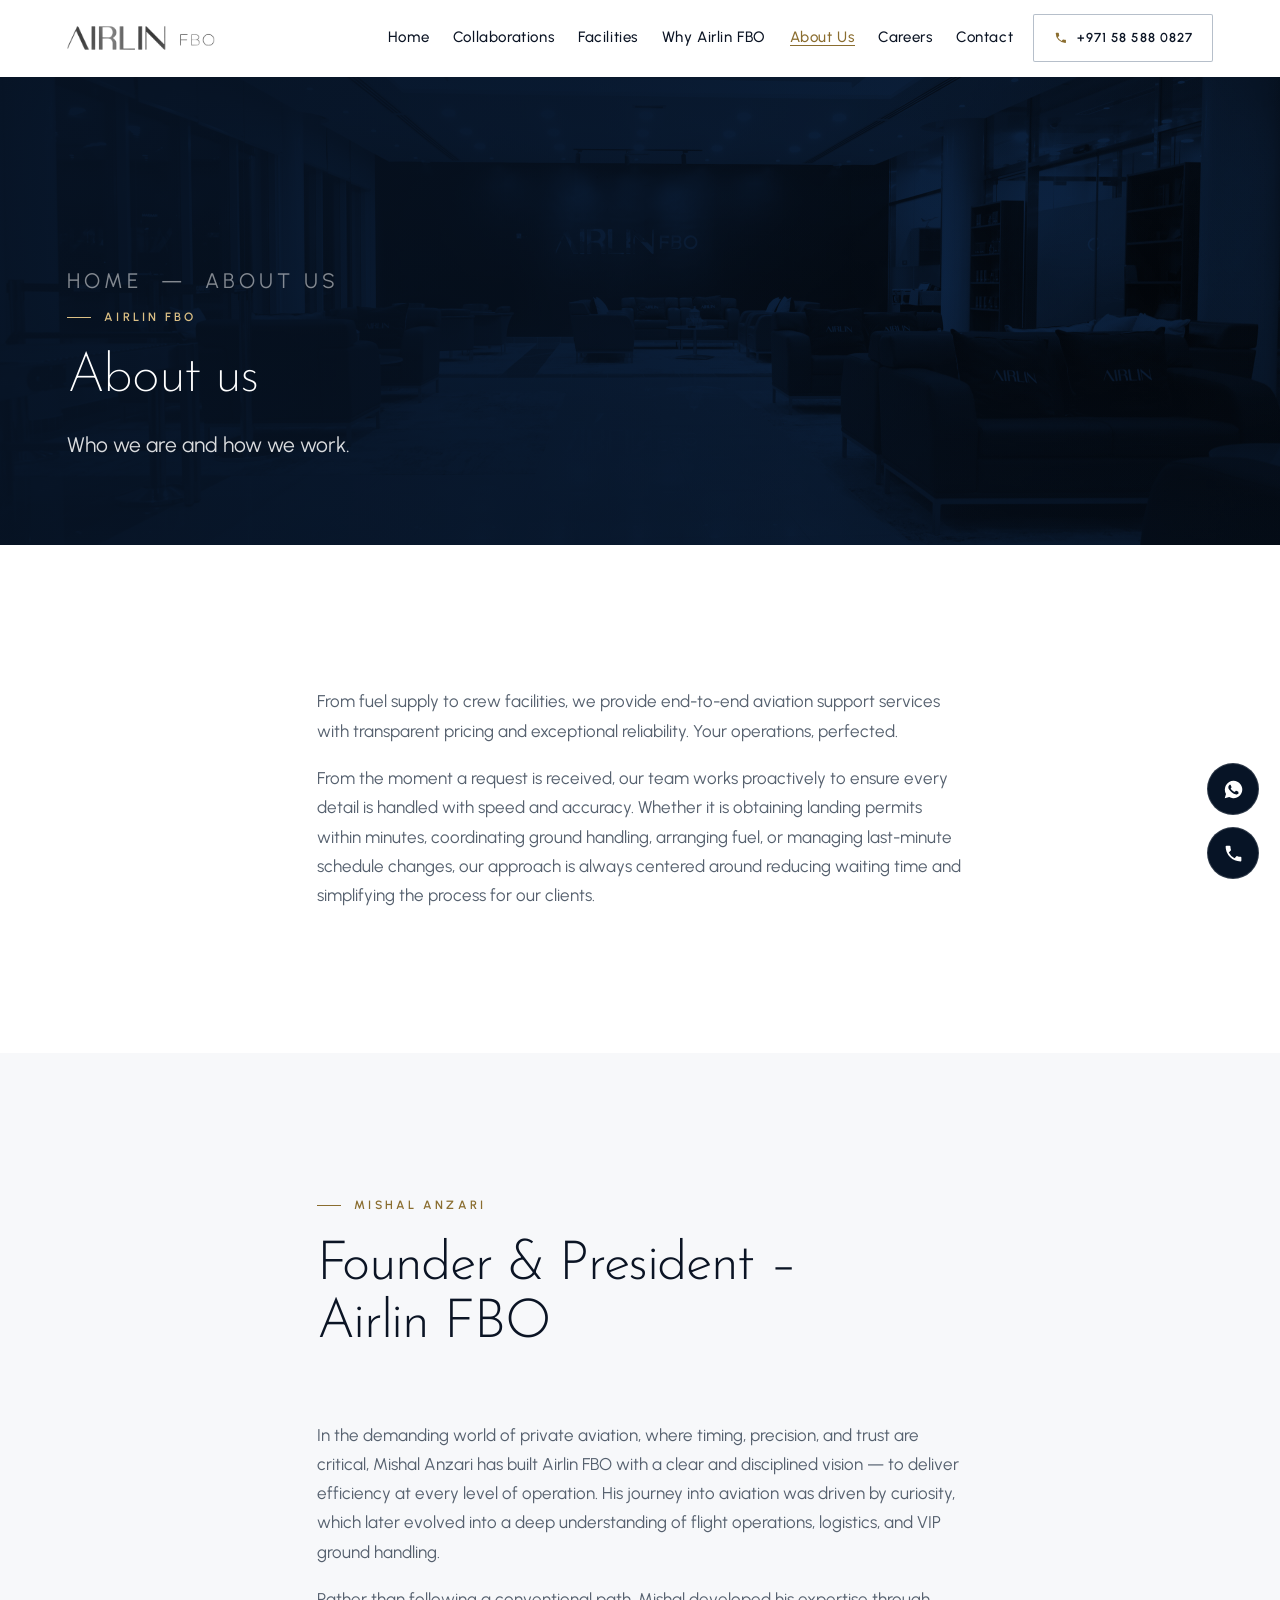
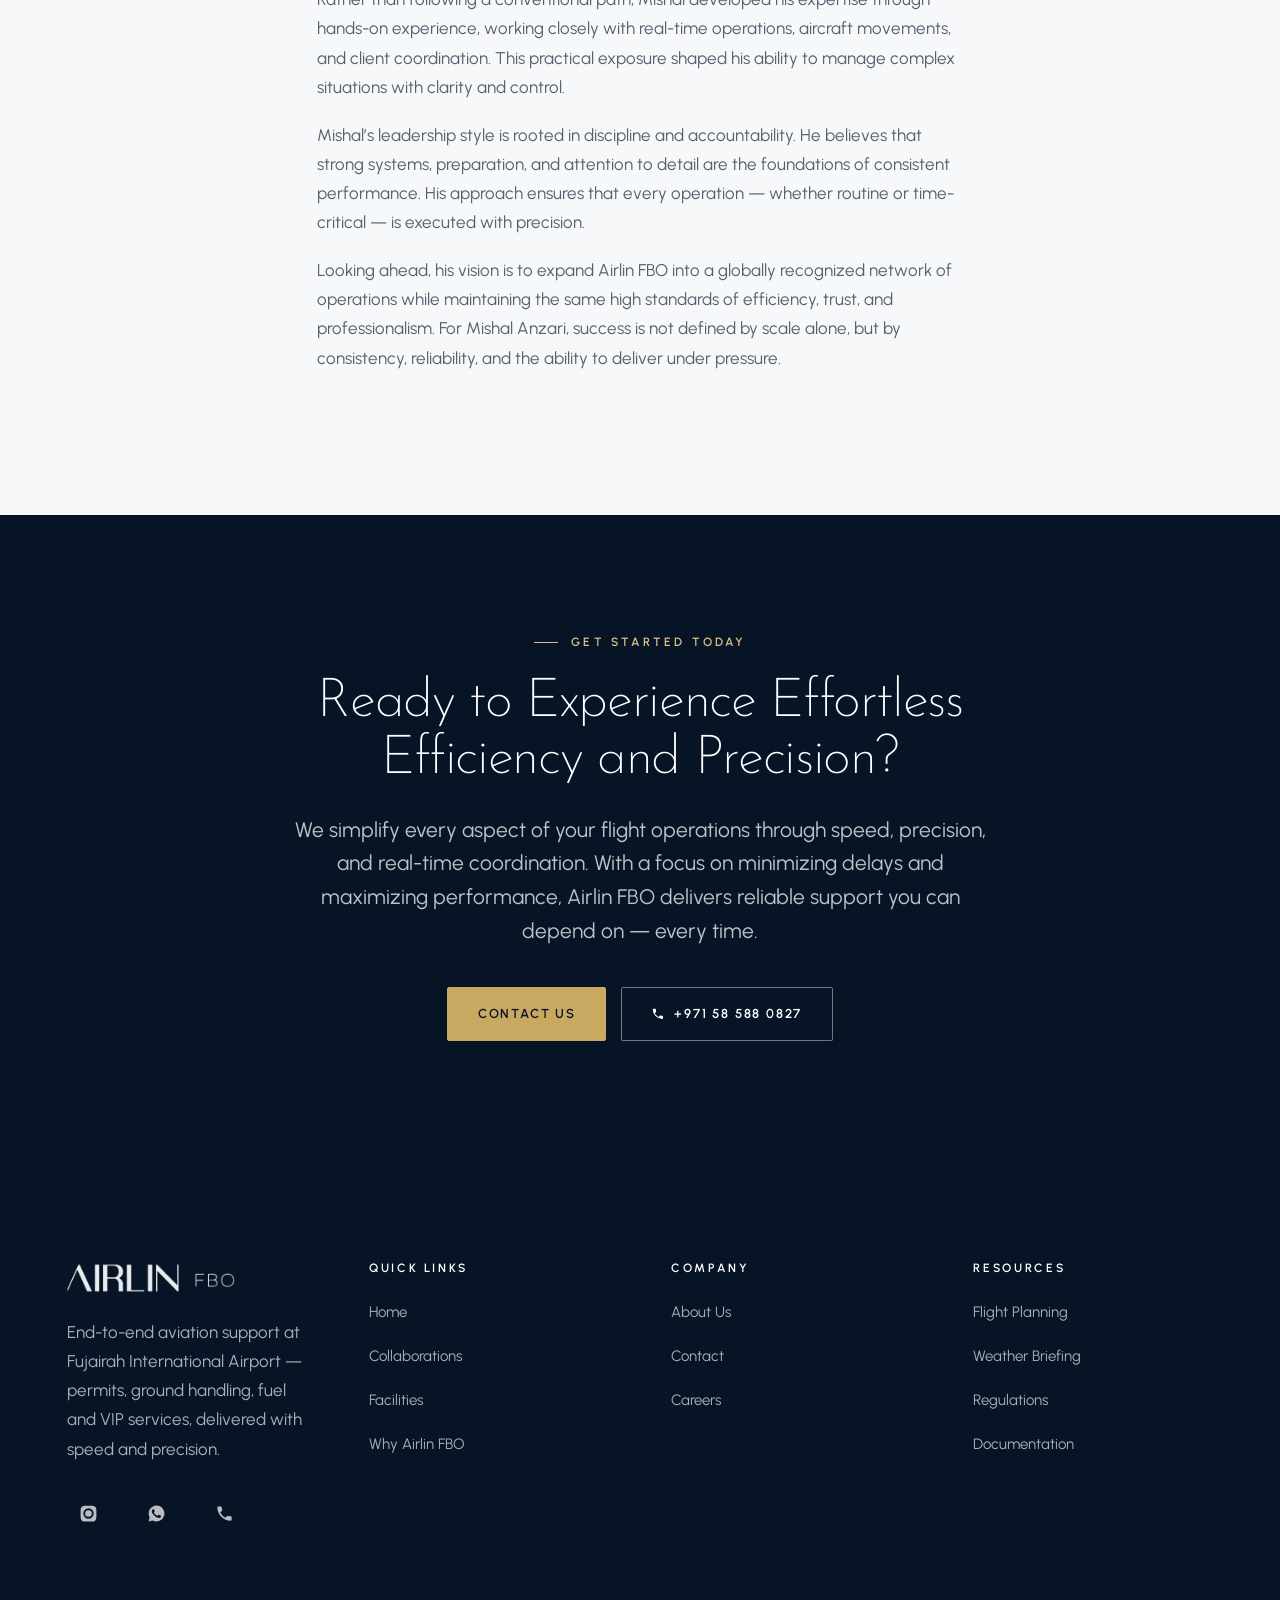
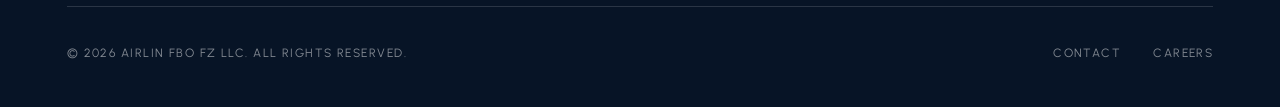
==== commit e9fc4d3e: "Redesign the header call button; correct the founder's name The call button was a solid navy block 1" ====
--- a/about.html
+++ b/about.html
@@ -9,7 +9,7 @@
 <link rel="preconnect" href="https://fonts.googleapis.com">
 <link rel="preconnect" href="https://fonts.gstatic.com" crossorigin>
 <link rel="stylesheet" href="https://fonts.googleapis.com/css2?family=Josefin+Sans:wght@200;300;400;600&family=Urbanist:wght@300;400;500;600&display=swap">
-<link rel="stylesheet" href="assets/css/site.css?v=259067">
+<link rel="stylesheet" href="assets/css/site.css?v=269401">
 </head>
 <body>
 <a class="skip-link" href="#main">Skip to content</a>
@@ -28,7 +28,7 @@
       <a href="contact.html">Contact</a>
     </nav>
     <div class="header-cta">
-      <a class="btn btn--primary" href="tel:+971585880827"><svg viewBox="0 0 24 24" aria-hidden="true" focusable="false"><path d="M6.6 10.8a15.1 15.1 0 0 0 6.6 6.6l2.2-2.2c.3-.3.7-.4 1-.2 1.2.4 2.4.6 3.6.6.6 0 1 .4 1 1V20c0 .6-.4 1-1 1A17 17 0 0 1 3 4c0-.6.4-1 1-1h3.5c.6 0 1 .4 1 1 0 1.3.2 2.5.6 3.6.1.3 0 .7-.2 1l-2.3 2.2z"/></svg>+971 58 588 0827</a>
+      <a class="btn btn--call" href="tel:+971585880827"><svg viewBox="0 0 24 24" aria-hidden="true" focusable="false"><path d="M6.6 10.8a15.1 15.1 0 0 0 6.6 6.6l2.2-2.2c.3-.3.7-.4 1-.2 1.2.4 2.4.6 3.6.6.6 0 1 .4 1 1V20c0 .6-.4 1-1 1A17 17 0 0 1 3 4c0-.6.4-1 1-1h3.5c.6 0 1 .4 1 1 0 1.3.2 2.5.6 3.6.1.3 0 .7-.2 1l-2.3 2.2z"/></svg><span class="btn__label">+971 58 588 0827</span></a>
     </div>
     <button class="nav-toggle" type="button" aria-expanded="false"
             aria-controls="primary-nav" aria-label="Open menu"><svg viewBox="0 0 24 24" aria-hidden="true" focusable="false"><path d="M3 6h18v2H3V6zm0 5h18v2H3v-2zm0 5h18v2H3v-2z"/></svg></button>
--- a/assets/css/site.css
+++ b/assets/css/site.css
@@ -210,6 +210,24 @@
 
 .btn svg { width: 1.05em; height: 1.05em; fill: currentColor; flex: 0 0 auto; }
 
+/* The header call button. Outlined rather than a solid slab: as a filled block
+   it measured 151px against a 116px logo at 375px — 40% of the header — so the
+   CTA was heavier than the brand mark it sat next to. The gold glyph carries
+   the emphasis instead, and navy only arrives on hover. */
+.btn--call {
+  background-color: transparent;
+  background-image: linear-gradient(var(--navy), var(--navy));
+  color: var(--ink);
+  border-color: rgba(15, 43, 80, .3);
+  font-size: .8125rem;
+  letter-spacing: .08em;
+  padding: .85em 1.5em;
+  min-height: 48px;
+}
+.btn--call svg { fill: var(--gold-text); transition: fill .4s var(--ease); }
+.btn--call:hover, .btn--call:focus-visible { color: #fff; border-color: var(--navy); }
+.btn--call:hover svg, .btn--call:focus-visible svg { fill: var(--gold-bright); }
+
 /* 5. Header ------------------------------------------------------------- */
 
 .site-header {
@@ -252,7 +270,7 @@
   .site-header__logo img { width: 124px; }
   .nav-toggle { display: inline-flex; order: 3; }
   .header-cta { order: 2; }
-  .header-cta .btn { min-height: 44px; padding: .55em 1em; font-size: .75rem; letter-spacing: .06em; white-space: nowrap; }
+  .header-cta .btn { min-height: 46px; padding: .6em 1.1em; font-size: .75rem; letter-spacing: .06em; white-space: nowrap; }
 
   /* Anchored to the header so the panel always spans the viewport. */
   .nav {
@@ -268,6 +286,28 @@
   .nav a:last-child { border-bottom: 0; }
   .nav a::after { display: none; }
   .nav a[aria-current="page"] { color: var(--gold-text); }
+}
+
+/* On a phone the number is what makes the button wide, and it does not need to
+   be read — the whole control is a tel: link. Collapsing to the glyph gives the
+   logo room to lead. The label is visually hidden rather than display:none, so
+   it still carries the accessible name for screen readers. */
+@media (max-width: 560px) {
+  .header-cta .btn--call {
+    width: 46px;
+    padding: 0;
+    gap: 0;
+    justify-content: center;
+  }
+  .btn--call .btn__label {
+    position: absolute;
+    width: 1px; height: 1px;
+    overflow: hidden;
+    clip: rect(0 0 0 0);
+    clip-path: inset(50%);
+    white-space: nowrap;
+  }
+  .btn--call svg { width: 19px; height: 19px; }
 }
 
 /* 6. Hero --------------------------------------------------------------- */
@@ -702,6 +742,10 @@
   width: 22px; height: 1px; background: rgba(255,255,255,.3);
   transition: background-color var(--slow) var(--ease);
 }
+/* Widens the touch target to 44px without moving the 22px mark or changing the
+   spacing between dots. These are controls, not text, so the inline-link
+   exemption for small targets does not apply to them. */
+.slider__dot::after { content: ""; position: absolute; inset: 0 -8px; }
 .slider__dot[aria-selected="true"]::before { background: var(--gold-bright); }
 .slider__dot:hover::before { background: rgba(255,255,255,.6); }
 
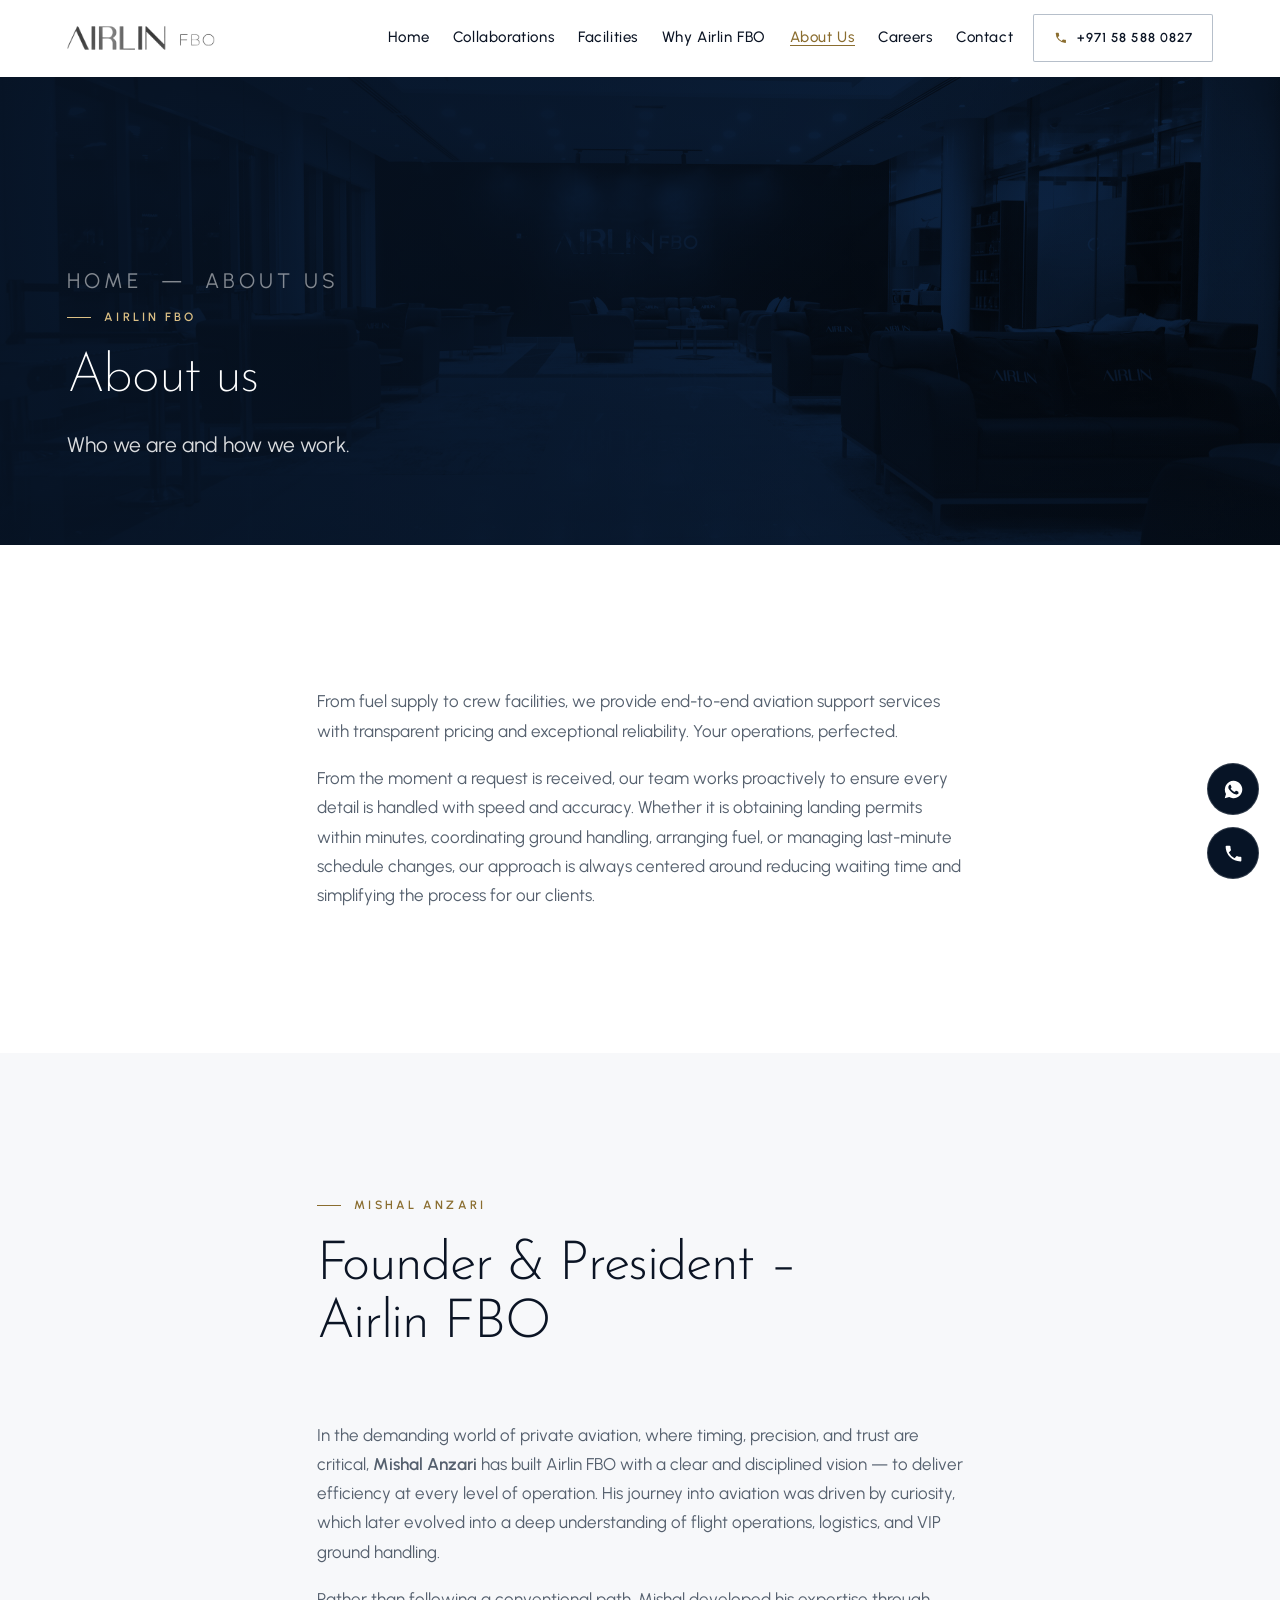
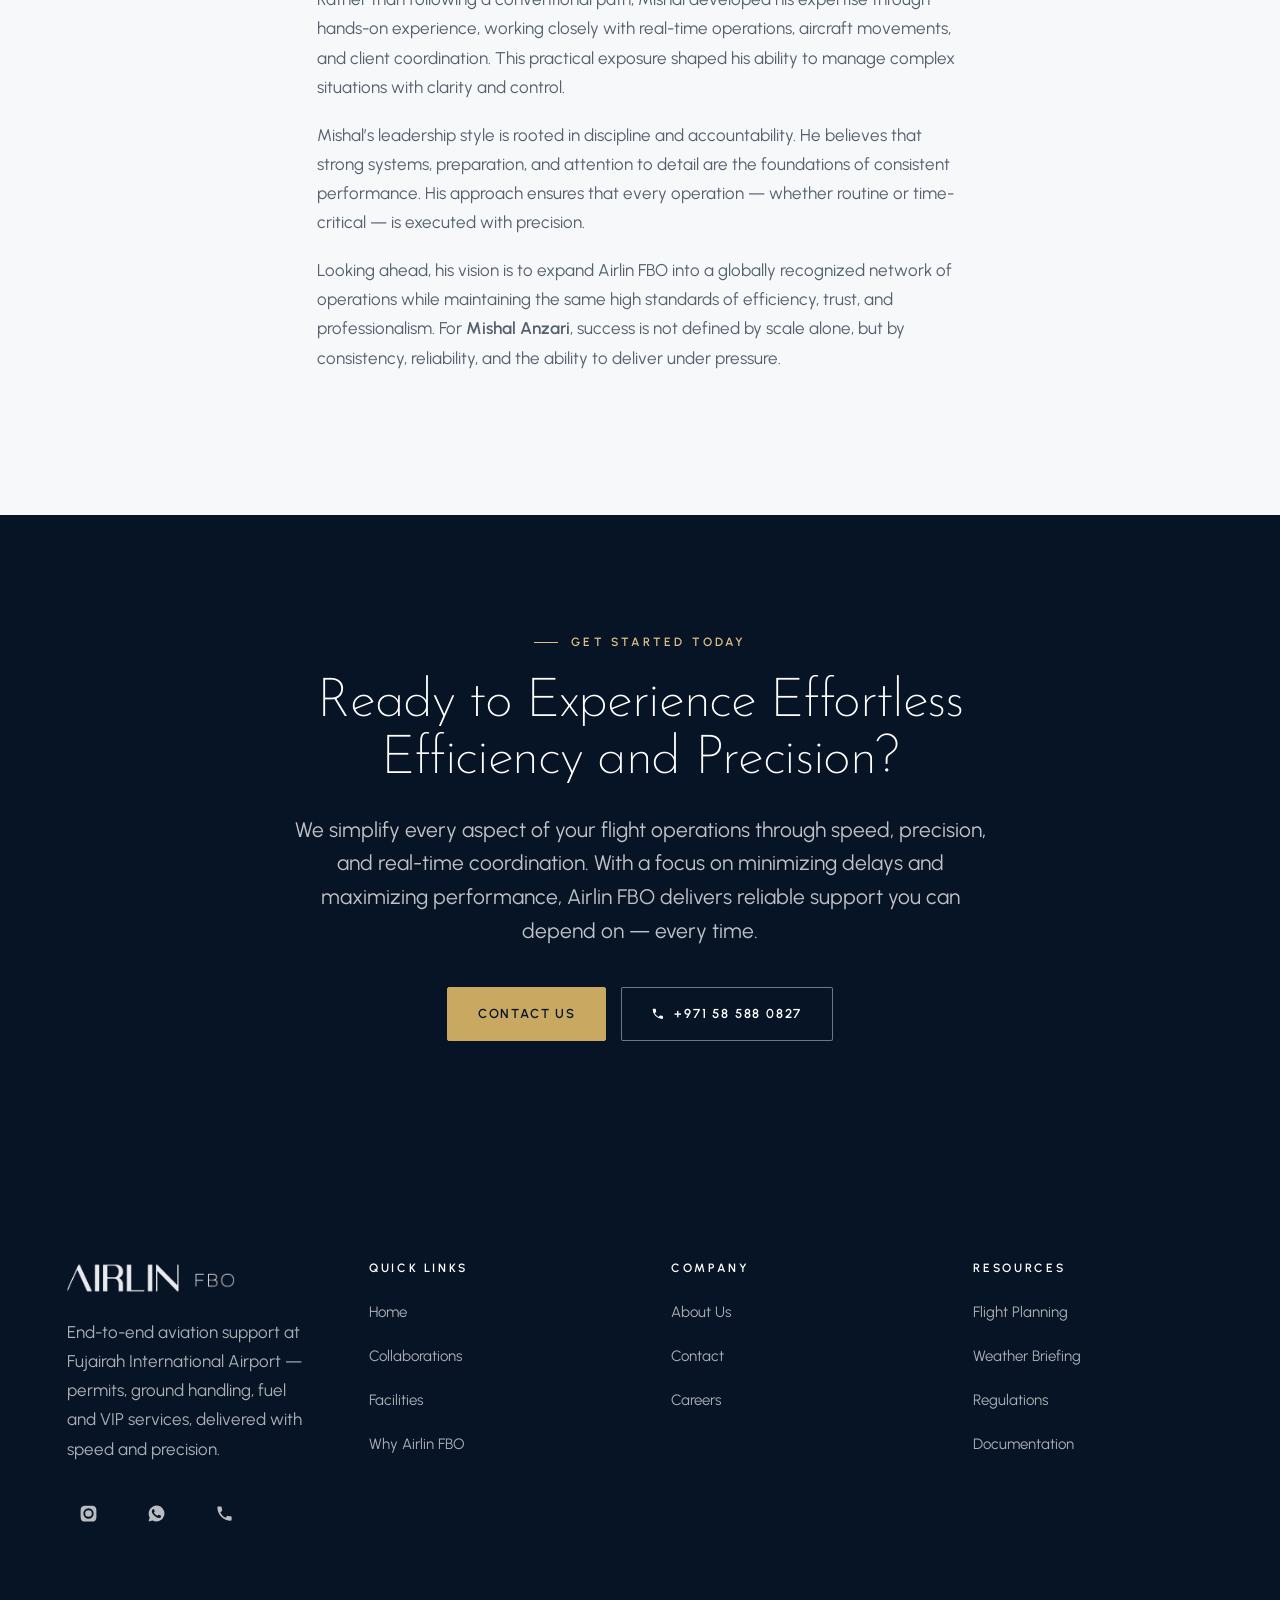
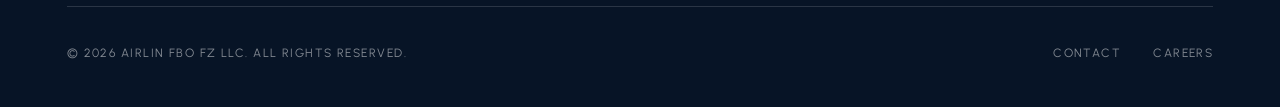
==== commit 9c01cab5: "Set the founder's name in the heavier weight Applied to the generated HTML rather than written into " ====
--- a/about.html
+++ b/about.html
@@ -9,7 +9,7 @@
 <link rel="preconnect" href="https://fonts.googleapis.com">
 <link rel="preconnect" href="https://fonts.gstatic.com" crossorigin>
 <link rel="stylesheet" href="https://fonts.googleapis.com/css2?family=Josefin+Sans:wght@200;300;400;600&family=Urbanist:wght@300;400;500;600&display=swap">
-<link rel="stylesheet" href="assets/css/site.css?v=269401">
+<link rel="stylesheet" href="assets/css/site.css?v=269971">
 </head>
 <body>
 <a class="skip-link" href="#main">Skip to content</a>
@@ -56,10 +56,10 @@
 <section class="section section--surface">
   <div class="wrap" style="max-width:74ch">
     <div class="section-head">
-      <span class="kicker">Mishal Anzari</span>
+      <span class="kicker"><strong class="name">Mishal Anzari</strong></span>
       <h2 class="section-title">Founder &amp; President &ndash; Airlin FBO</h2>
     </div>
-    <div class="grid" style="gap:1.15rem"><p>In the demanding world of private aviation, where timing, precision, and trust are critical, Mishal Anzari has built Airlin FBO with a clear and disciplined vision — to deliver efficiency at every level of operation. His journey into aviation was driven by curiosity, which later evolved into a deep understanding of flight operations, logistics, and VIP ground handling.</p><p>Rather than following a conventional path, Mishal developed his expertise through hands-on experience, working closely with real-time operations, aircraft movements, and client coordination. This practical exposure shaped his ability to manage complex situations with clarity and control.</p><p>Mishal’s leadership style is rooted in discipline and accountability. He believes that strong systems, preparation, and attention to detail are the foundations of consistent performance. His approach ensures that every operation — whether routine or time-critical — is executed with precision.</p><p>Looking ahead, his vision is to expand Airlin FBO into a globally recognized network of operations while maintaining the same high standards of efficiency, trust, and professionalism. For Mishal Anzari, success is not defined by scale alone, but by consistency, reliability, and the ability to deliver under pressure.</p></div>
+    <div class="grid" style="gap:1.15rem"><p>In the demanding world of private aviation, where timing, precision, and trust are critical, <strong class="name">Mishal Anzari</strong> has built Airlin FBO with a clear and disciplined vision — to deliver efficiency at every level of operation. His journey into aviation was driven by curiosity, which later evolved into a deep understanding of flight operations, logistics, and VIP ground handling.</p><p>Rather than following a conventional path, Mishal developed his expertise through hands-on experience, working closely with real-time operations, aircraft movements, and client coordination. This practical exposure shaped his ability to manage complex situations with clarity and control.</p><p>Mishal’s leadership style is rooted in discipline and accountability. He believes that strong systems, preparation, and attention to detail are the foundations of consistent performance. His approach ensures that every operation — whether routine or time-critical — is executed with precision.</p><p>Looking ahead, his vision is to expand Airlin FBO into a globally recognized network of operations while maintaining the same high standards of efficiency, trust, and professionalism. For <strong class="name">Mishal Anzari</strong>, success is not defined by scale alone, but by consistency, reliability, and the ability to deliver under pressure.</p></div>
   </div>
 </section>
 
--- a/assets/css/site.css
+++ b/assets/css/site.css
@@ -560,6 +560,10 @@
   letter-spacing: -0.025em;
   color: #fff;
 }
+/* Founder's name. Weight only — colour inherits, so it reads ink in prose and
+   gold inside the pull quote on the dark section. */
+.name { font-weight: 600; }
+
 .pullquote cite {
   display: block;
   margin-top: 2.25rem;
